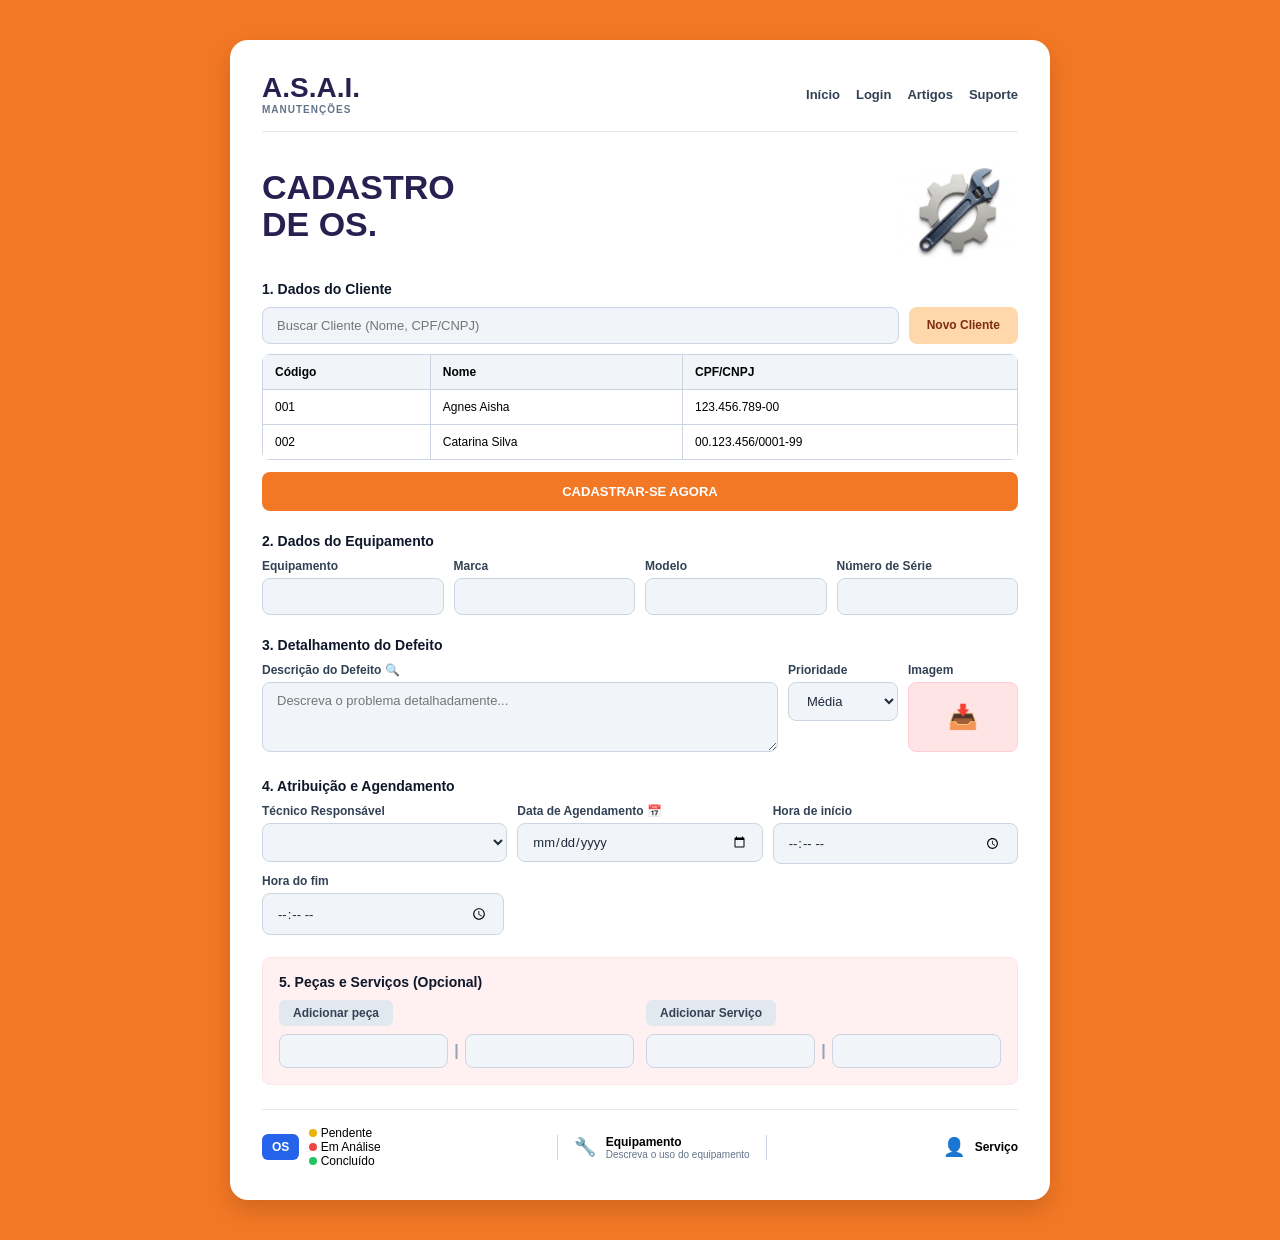
==== index.html @ 8e08c016 "Atualização do formulário OS com layout original em laranja" ====
<!DOCTYPE html>
<html lang="pt-BR">
<head>
    <meta charset="UTF-8">
    <meta name="viewport" content="width=device-width, initial-scale=1.0">
    <title>Cadastro de OS - ASAI Manutenções</title>
    <link rel="stylesheet" href="style.css">
</head>
<body>

    <main class="cartao">

        <header>
            <div class="logo">
                <h1>A.S.A.I.</h1>
                <p>MANUTENÇÕES</p>
            </div>
            <ul class="menu">
                <li><a href="#">Início</a></li>
                <li><a href="#">Login</a></li>
                <li><a href="#">Artigos</a></li>
                <li><a href="#">Suporte</a></li>
            </ul>
        </header>

        <div class="banner">
            <h2>CADASTRO<br>DE OS.</h2>
            <div class="desenho">
                <img src="ferramentas.png" alt="Ferramentas">
            </div>
        </div>

        <form>
            
            <section class="secao">
                <h3>1. Dados do Cliente</h3>
                <div class="linha-busca">
                    <input type="text" placeholder="Buscar Cliente (Nome, CPF/CNPJ)">
                    <button type="button" class="btn-novo">Novo Cliente</button>
                </div>

                <table class="tabela">
                    <thead>
                        <tr>
                            <th>Código</th>
                            <th>Nome</th>
                            <th>CPF/CNPJ</th>
                        </tr>
                    </thead>
                    <tbody>
                        <tr>
                            <td>001</td>
                            <td>Agnes Aisha </td>
                            <td>123.456.789-00</td>
                        </tr>
                        <tr>
                            <td>002</td>
                            <td>Catarina Silva</td>
                            <td>00.123.456/0001-99</td>
                        </tr>
                    </tbody>
                </table>

                <button type="button" class="btn-laranja">CADASTRAR-SE AGORA</button>
            </section>

            <section class="secao">
                <h3>2. Dados do Equipamento</h3>
                <div class="grid-4">
                    <div>
                        <label>Equipamento</label>
                        <input type="text">
                    </div>
                    <div>
                        <label>Marca</label>
                        <input type="text">
                    </div>
                    <div>
                        <label>Modelo</label>
                        <input type="text">
                    </div>
                    <div>
                        <label>Número de Série</label>
                        <input type="text">
                    </div>
                </div>
            </section>

            <!-- Bloco 3: Defeito -->
            <section class="secao">
                <h3>3. Detalhamento do Defeito</h3>
                <div class="linha-defeito">
                    <div class="campo-largo">
                        <label>Descrição do Defeito 🔍</label>
                        <textarea placeholder="Descreva o problema detalhadamente..."></textarea>
                    </div>
                    <div class="campo-pequeno">
                        <label>Prioridade</label>
                        <select>
                            <option>Baixa</option>
                            <option selected>Média</option>
                            <option>Alta</option>
                        </select>
                    </div>
                    <div class="campo-pequeno">
                        <label>Imagem</label>
                        <div class="caixa-foto">📥</div>
                    </div>
                </div>
            </section>

            <!-- Bloco 4: Agendamento -->
            <section class="secao">
                <h3>4. Atribuição e Agendamento</h3>
                <div class="grid-3">
                    <div>
                        <label>Técnico Responsável</label>
                        <select>
                            <option value=""></option>
                            <option>Sofia</option>
                            <option>Ananda</option>
                            <option>Isabelli</option>
                        </select>
                    </div>
                    <div>
                        <label>Data de Agendamento 📅</label>
                        <input type="date">
                    </div>
                    <div>
                        <label>Hora de início</label>
                        <input type="time">
                    </div>
                </div>
                <div class="campo-hora-fim">
                    <label>Hora do fim</label>
                    <input type="time">
                </div>
            </section>

            <section class="secao caixa-opcional">
                <h3>5. Peças e Serviços (Opcional)</h3>
                <div class="grid-2">
                    <div>
                        <button type="button" class="btn-cinza">Adicionar peça</button>
                        <div class="campos-duplos">
                            <input type="text">
                            <span class="separador">|</span>
                            <input type="text">
                        </div>
                    </div>
                    <div>
                        <button type="button" class="btn-cinza">Adicionar Serviço</button>
                        <div class="campos-duplos">
                            <input type="text">
                            <span class="separador">|</span>
                            <input type="text">
                        </div>
                    </div>
                </div>
            </section>
        </form>

        <footer>
            <div class="bloco-rodapé">
                <div class="quadrado-os">OS</div>
                <div>
                    <div><span class="ponto amarelo"></span> Pendente</div>
                    <div><span class="ponto vermelho"></span> Em Análise</div>
                    <div><span class="ponto verde"></span> Concluído</div>
                </div>
            </div>

            <div class="bloco-rodapé border-lado">
                <span class="icone-vermelho">🔧</span>
                <div>
                    <strong>Equipamento</strong>
                    <div class="texto-sub">Descreva o uso do equipamento</div>
                </div>
            </div>

            <div class="bloco-rodapé">
                <span class="icone-azul">👤</span>
                <div>
                    <strong>Serviço</strong>
                </div>
            </div>
        </footer>
    </main>

</body>
</html>
---- style.css ----
* {
    margin: 0;
    padding: 0;
    box-sizing: border-box;
    font-family: Arial, Helvetica, sans-serif;
}

body {
    background-color: #f37825; /* Laranja de fundo principal */
    padding: 40px 15px;
    display: flex;
    justify-content: center;
    align-items: flex-start; 
    min-height: 100vh;
}

.cartao {
    background-color: #ffffff;
    width: 100%;
    max-width: 820px; 
    padding: 32px;
    border-radius: 18px;
    box-shadow: 0 10px 25px rgba(0, 0, 0, 0.15);
}

header {
    display: flex;
    justify-content: space-between;
    align-items: center;
    border-bottom: 1px solid #e2e8f0;
    padding-bottom: 16px;
}

.logo h1 {
    color: #272152;
    font-size: 28px;
    font-weight: bold;
}

.logo p {
    font-size: 10px;
    color: #64748b;
    font-weight: bold;
    letter-spacing: 1px;
}

.menu {
    list-style: none;
    display: flex;
    gap: 16px;
}

.menu a {
    text-decoration: none;
    color: #334155;
    font-size: 13px;
    font-weight: bold;
}

.banner {
    display: flex;
    justify-content: space-between;
    align-items: center;
    margin: 24px 0;
}

.banner h2 {
    color: #272152;
    font-size: 34px;
    font-weight: bold;
    line-height: 1.1;
}

.desenho img {
    max-width: 120px;
    height: auto;
    display: block;
}

.secao {
    margin-bottom: 22px;
}

.secao h3 {
    font-size: 14px;
    font-weight: bold;
    color: #0f172a;
    margin-bottom: 10px;
}

label {
    display: block;
    font-size: 12px;
    font-weight: bold;
    color: #334155;
    margin-bottom: 5px;
}

input, select, textarea {
    width: 100%;
    background-color: #f1f5f9;
    border: 1px solid #cbd5e1;
    padding: 10px 14px;
    border-radius: 8px;
    font-size: 13px;
    outline: none;
    color: #1e293b;
}

textarea {
    border-radius: 8px;
    height: 70px;
    resize: vertical;
}

.linha-busca {
    display: flex;
    gap: 10px;
    margin-bottom: 10px;
}

.btn-novo {
    background-color: #fed7aa;
    color: #7c2d12;
    border: none;
    padding: 8px 18px;
    border-radius: 8px;
    font-size: 12px;
    font-weight: bold;
    cursor: pointer;
    white-space: nowrap;
}

.tabela {
    width: 100%;
    border-collapse: collapse;
    background-color: #ffffff;
    font-size: 12px;
    border-radius: 8px;
    overflow: hidden;
    margin-bottom: 12px;
}

.tabela th, .tabela td {
    padding: 10px 12px;
    border: 1px solid #cbd5e1;
    text-align: left;
}

.tabela th {
    background-color: #f1f5f9;
    font-weight: bold;
}

.btn-laranja {
    width: 100%;
    background-color: #f37825; /* Laranja do botão principal */
    color: #ffffff;
    border: none;
    padding: 12px;
    font-size: 13px;
    font-weight: bold;
    border-radius: 8px;
    cursor: pointer;
}

.grid-4 {
    display: grid;
    grid-template-columns: repeat(4, 1fr);
    gap: 10px;
}

.grid-3 {
    display: grid;
    grid-template-columns: repeat(3, 1fr);
    gap: 10px;
}

.grid-2 {
    display: flex;
    gap: 12px;
}

.grid-2 > div {
    flex: 1;
}

.linha-defeito {
    display: flex;
    gap: 10px;
}

.campo-largo {
    flex: 2;
}

.campo-pequeno {
    width: 110px;
}

.campo-hora-fim {
    width: 32%;
    margin-top: 10px;
}

.caixa-foto {
    display: flex;
    align-items: center;
    justify-content: center;
    background-color: #ffe4e6;
    border: 1px solid #fecdd3;
    border-radius: 8px;
    height: 70px;
    font-size: 24px;
    cursor: pointer;
}

.caixa-opcional {
    background-color: #fff1f2;
    border: 1px solid #ffe4e6;
    padding: 16px;
    border-radius: 8px;
}

.btn-cinza {
    background-color: #e2e8f0;
    color: #334155;
    border: none;
    padding: 6px 14px;
    font-size: 12px;
    font-weight: bold;
    border-radius: 6px;
    margin-bottom: 8px;
    cursor: pointer;
}

.campos-duplos {
    display: flex;
    align-items: center;
    gap: 6px;
}

.campos-duplos input {
    height: 34px;
}

.separador {
    font-weight: bold;
    color: #94a3b8;
}

/* Rodapé */
footer {
    display: flex;
    justify-content: space-between;
    align-items: center;
    border-top: 1px solid #e2e8f0;
    padding-top: 16px;
    margin-top: 24px;
    font-size: 12px;
}

.bloco-rodapé {
    display: flex;
    align-items: center;
    gap: 10px;
}

.border-lado {
    border-left: 1px solid #cbd5e1;
    border-right: 1px solid #cbd5e1;
    padding: 0 16px;
}

.quadrado-os {
    background-color: #2563eb;
    color: #ffffff;
    font-weight: bold;
    padding: 6px 10px;
    border-radius: 6px;
}

.ponto {
    display: inline-block;
    width: 8px;
    height: 8px;
    border-radius: 50%;
}

.amarelo { background-color: #eab308; }
.vermelho { background-color: #ef4444; }
.verde { background-color: #22c55e; }

.icone-vermelho {
    color: #ef4444;
    font-size: 18px;
}

.icone-azul {
    color: #2563eb;
    font-size: 18px;
}

.texto-sub {
    font-size: 10px;
    color: #64748b;
}
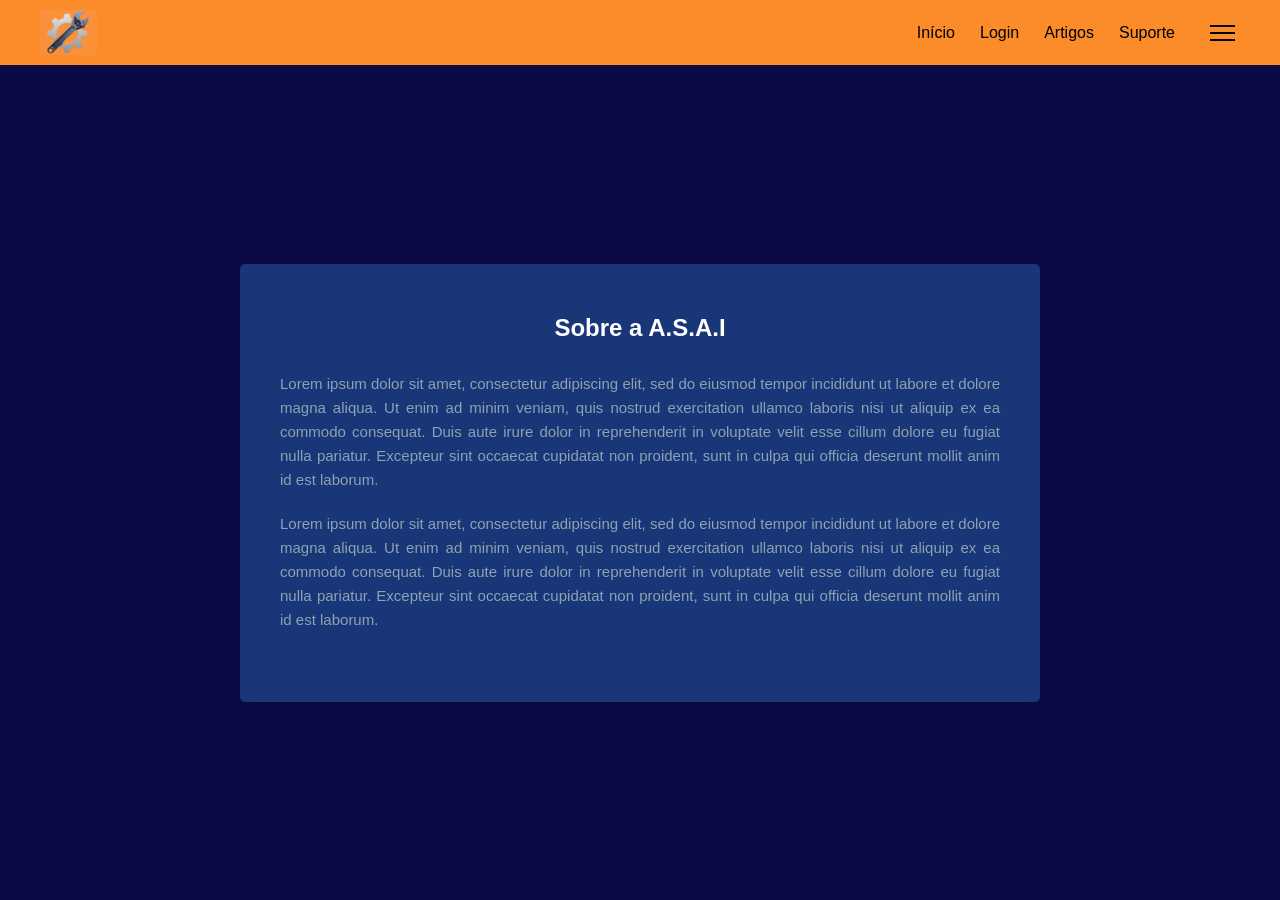
==== commit 219f2610: "A.S.A.I" ====
--- a/index.html
+++ b/index.html
@@ -1,191 +1,60 @@
 <!DOCTYPE html>
-<html lang="pt-BR">
+<html lang="pt-br">
 <head>
     <meta charset="UTF-8">
     <meta name="viewport" content="width=device-width, initial-scale=1.0">
-    <title>Cadastro de OS - ASAI Manutenções</title>
-    <link rel="stylesheet" href="style.css">
+    <link rel="stylesheet" href="./style.css">
+    <title>Sobre A.S.A.I</title> 
 </head>
 <body>
+<header class="main-header">
+  <div class="logo-container">
+    <img src="./imagens/Captura de tela 2026-10-16 141848.png" alt="Logo A.S.A.I" class="logo-img">
+  </div>
+  
+  <div class="nav-container">
+    <nav class="navbar">
+      <ul class="nav-links">
+        <li><a href="inicio.html">Início</a></li>
+        <li><a href="login.html">Login</a></li>
+        <li><a href="artigos.html">Artigos</a></li>
+        <li><a href="suporte.html">Suporte</a></li>
+      </ul>
+    </nav>
+    <button class="menu-hamburger" aria-label="Abrir menu">
+      <span></span>
+      <span></span>
+      <span></span>
+    </button>
+  </div>
+</header>
+<main class="content-wrapper">
+  
+  <section class="sobreasai">
+    <h2>Sobre a A.S.A.I</h2>
+    
+    <p>
+      Lorem ipsum dolor sit amet, consectetur adipiscing elit, sed do 
+      eiusmod tempor incididunt ut labore et dolore magna aliqua. Ut 
+      enim ad minim veniam, quis nostrud exercitation ullamco laboris 
+      nisi ut aliquip ex ea commodo consequat. Duis aute irure dolor in 
+      reprehenderit in voluptate velit esse cillum dolore eu fugiat nulla 
+      pariatur. Excepteur sint occaecat cupidatat non proident, sunt in 
+      culpa qui officia deserunt mollit anim id est laborum.
+    </p>
+    
+    <p>
+      Lorem ipsum dolor sit amet, consectetur adipiscing elit, sed do 
+      eiusmod tempor incididunt ut labore et dolore magna aliqua. Ut 
+      enim ad minim veniam, quis nostrud exercitation ullamco laboris 
+      nisi ut aliquip ex ea commodo consequat. Duis aute irure dolor in 
+      reprehenderit in voluptate velit esse cillum dolore eu fugiat nulla 
+      pariatur. Excepteur sint occaecat cupidatat non proident, sunt in 
+      culpa qui officia deserunt mollit anim id est laborum.
+    </p>
+  </section>
 
-    <main class="cartao">
-
-        <header>
-            <div class="logo">
-                <h1>A.S.A.I.</h1>
-                <p>MANUTENÇÕES</p>
-            </div>
-            <ul class="menu">
-                <li><a href="#">Início</a></li>
-                <li><a href="#">Login</a></li>
-                <li><a href="#">Artigos</a></li>
-                <li><a href="#">Suporte</a></li>
-            </ul>
-        </header>
-
-        <div class="banner">
-            <h2>CADASTRO<br>DE OS.</h2>
-            <div class="desenho">
-                <img src="ferramentas.png" alt="Ferramentas">
-            </div>
-        </div>
-
-        <form>
-            
-            <section class="secao">
-                <h3>1. Dados do Cliente</h3>
-                <div class="linha-busca">
-                    <input type="text" placeholder="Buscar Cliente (Nome, CPF/CNPJ)">
-                    <button type="button" class="btn-novo">Novo Cliente</button>
-                </div>
-
-                <table class="tabela">
-                    <thead>
-                        <tr>
-                            <th>Código</th>
-                            <th>Nome</th>
-                            <th>CPF/CNPJ</th>
-                        </tr>
-                    </thead>
-                    <tbody>
-                        <tr>
-                            <td>001</td>
-                            <td>Agnes Aisha </td>
-                            <td>123.456.789-00</td>
-                        </tr>
-                        <tr>
-                            <td>002</td>
-                            <td>Catarina Silva</td>
-                            <td>00.123.456/0001-99</td>
-                        </tr>
-                    </tbody>
-                </table>
-
-                <button type="button" class="btn-laranja">CADASTRAR-SE AGORA</button>
-            </section>
-
-            <section class="secao">
-                <h3>2. Dados do Equipamento</h3>
-                <div class="grid-4">
-                    <div>
-                        <label>Equipamento</label>
-                        <input type="text">
-                    </div>
-                    <div>
-                        <label>Marca</label>
-                        <input type="text">
-                    </div>
-                    <div>
-                        <label>Modelo</label>
-                        <input type="text">
-                    </div>
-                    <div>
-                        <label>Número de Série</label>
-                        <input type="text">
-                    </div>
-                </div>
-            </section>
-
-            <!-- Bloco 3: Defeito -->
-            <section class="secao">
-                <h3>3. Detalhamento do Defeito</h3>
-                <div class="linha-defeito">
-                    <div class="campo-largo">
-                        <label>Descrição do Defeito 🔍</label>
-                        <textarea placeholder="Descreva o problema detalhadamente..."></textarea>
-                    </div>
-                    <div class="campo-pequeno">
-                        <label>Prioridade</label>
-                        <select>
-                            <option>Baixa</option>
-                            <option selected>Média</option>
-                            <option>Alta</option>
-                        </select>
-                    </div>
-                    <div class="campo-pequeno">
-                        <label>Imagem</label>
-                        <div class="caixa-foto">📥</div>
-                    </div>
-                </div>
-            </section>
-
-            <!-- Bloco 4: Agendamento -->
-            <section class="secao">
-                <h3>4. Atribuição e Agendamento</h3>
-                <div class="grid-3">
-                    <div>
-                        <label>Técnico Responsável</label>
-                        <select>
-                            <option value=""></option>
-                            <option>Sofia</option>
-                            <option>Ananda</option>
-                            <option>Isabelli</option>
-                        </select>
-                    </div>
-                    <div>
-                        <label>Data de Agendamento 📅</label>
-                        <input type="date">
-                    </div>
-                    <div>
-                        <label>Hora de início</label>
-                        <input type="time">
-                    </div>
-                </div>
-                <div class="campo-hora-fim">
-                    <label>Hora do fim</label>
-                    <input type="time">
-                </div>
-            </section>
-
-            <section class="secao caixa-opcional">
-                <h3>5. Peças e Serviços (Opcional)</h3>
-                <div class="grid-2">
-                    <div>
-                        <button type="button" class="btn-cinza">Adicionar peça</button>
-                        <div class="campos-duplos">
-                            <input type="text">
-                            <span class="separador">|</span>
-                            <input type="text">
-                        </div>
-                    </div>
-                    <div>
-                        <button type="button" class="btn-cinza">Adicionar Serviço</button>
-                        <div class="campos-duplos">
-                            <input type="text">
-                            <span class="separador">|</span>
-                            <input type="text">
-                        </div>
-                    </div>
-                </div>
-            </section>
-        </form>
-
-        <footer>
-            <div class="bloco-rodapé">
-                <div class="quadrado-os">OS</div>
-                <div>
-                    <div><span class="ponto amarelo"></span> Pendente</div>
-                    <div><span class="ponto vermelho"></span> Em Análise</div>
-                    <div><span class="ponto verde"></span> Concluído</div>
-                </div>
-            </div>
-
-            <div class="bloco-rodapé border-lado">
-                <span class="icone-vermelho">🔧</span>
-                <div>
-                    <strong>Equipamento</strong>
-                    <div class="texto-sub">Descreva o uso do equipamento</div>
-                </div>
-            </div>
-
-            <div class="bloco-rodapé">
-                <span class="icone-azul">👤</span>
-                <div>
-                    <strong>Serviço</strong>
-                </div>
-            </div>
-        </footer>
-    </main>
+</main>
 
 </body>
 </html>
--- a/style.css
+++ b/style.css
@@ -1,307 +1,108 @@
 * {
-    margin: 0;
-    padding: 0;
-    box-sizing: border-box;
-    font-family: Arial, Helvetica, sans-serif;
+  margin: 0;
+  padding: 0;
+  box-sizing: border-box;
+  font-family: sans-serif;  
 }
 
-body {
-    background-color: #f37825; /* Laranja de fundo principal */
-    padding: 40px 15px;
-    display: flex;
-    justify-content: center;
-    align-items: flex-start; 
-    min-height: 100vh;
+.main-header {
+  background-color: #fc8b2a; 
+  display: flex;
+  justify-content: space-between; 
+  align-items: center;
+  padding: 10px 40px; 
+  width: 100%;
 }
 
-.cartao {
-    background-color: #ffffff;
-    width: 100%;
-    max-width: 820px; 
-    padding: 32px;
-    border-radius: 18px;
-    box-shadow: 0 10px 25px rgba(0, 0, 0, 0.15);
+.logo-container {
+  display: flex;
+  align-items: center;
 }
 
-header {
-    display: flex;
-    justify-content: space-between;
-    align-items: center;
-    border-bottom: 1px solid #e2e8f0;
-    padding-bottom: 16px;
+.logo-img {
+  height: 45px;
+  width: auto;
+  object-fit: contain;
 }
 
-.logo h1 {
-    color: #272152;
-    font-size: 28px;
-    font-weight: bold;
+.nav-container {
+  display: flex;
+  align-items: center;
+  gap: 30px; 
 }
 
-.logo p {
-    font-size: 10px;
-    color: #64748b;
-    font-weight: bold;
-    letter-spacing: 1px;
+.nav-links {
+  list-style: none;
+  display: flex;
+  gap: 25px; 
 }
 
-.menu {
-    list-style: none;
-    display: flex;
-    gap: 16px;
+.nav-links a {
+  color: #000000; 
+  text-decoration: none;
+  font-size: 16px;
+  font-weight: 500;
+  transition: opacity 0.2s ease;
 }
 
-.menu a {
-    text-decoration: none;
-    color: #334155;
-    font-size: 13px;
-    font-weight: bold;
+.nav-links a:hover {
+  opacity: 0.7; 
 }
 
-.banner {
-    display: flex;
-    justify-content: space-between;
-    align-items: center;
-    margin: 24px 0;
+.menu-hamburger {
+  background: none;
+  border: none;
+  cursor: pointer;
+  display: flex;
+  flex-direction: column;
+  gap: 5px; 
+  padding: 5px;
 }
 
-.banner h2 {
-    color: #272152;
-    font-size: 34px;
-    font-weight: bold;
-    line-height: 1.1;
+.menu-hamburger span {
+  display: block;
+  width: 25px;
+  height: 2px;
+  background-color: #000000; 
+  transition: 0.3s ease;
 }
 
-.desenho img {
-    max-width: 120px;
-    height: auto;
-    display: block;
+.content-wrapper {
+  background-color: #0c0947; 
+  min-height: calc(100vh - 65px); 
+  display: flex;
+  justify-content: center;
+  align-items: center;
+  padding: 40px 20px;
 }
 
-.secao {
-    margin-bottom: 22px;
+.sobreasai {
+  background-color: #183678;
+  max-width: 800px;
+  width: 100%;
+  padding: 50px 40px; 
+  border-radius: 5px;      
+  text-align: center;     
+  box-shadow: 0 4px 15px rgba(0, 0, 0, 0.2); 
 }
 
-.secao h3 {
-    font-size: 14px;
-    font-weight: bold;
-    color: #0f172a;
-    margin-bottom: 10px;
+.sobreasai h2 {
+  color: #ffffff;
+  font-size: 24px;
+  margin-bottom: 30px;
+  font-weight: 600;
 }
 
-label {
-    display: block;
-    font-size: 12px;
-    font-weight: bold;
-    color: #334155;
-    margin-bottom: 5px;
+
+.sobreasai p {
+  color: #8fa2b1;
+  font-size: 15px;
+  line-height: 1.6;        
+  margin-bottom: 20px;      
+  text-align: justify;      
 }
 
-input, select, textarea {
-    width: 100%;
-    background-color: #f1f5f9;
-    border: 1px solid #cbd5e1;
-    padding: 10px 14px;
-    border-radius: 8px;
-    font-size: 13px;
-    outline: none;
-    color: #1e293b;
+.about-card p:last-child {
+  margin-bottom: 0;
 }
 
-textarea {
-    border-radius: 8px;
-    height: 70px;
-    resize: vertical;
-}
-
-.linha-busca {
-    display: flex;
-    gap: 10px;
-    margin-bottom: 10px;
-}
-
-.btn-novo {
-    background-color: #fed7aa;
-    color: #7c2d12;
-    border: none;
-    padding: 8px 18px;
-    border-radius: 8px;
-    font-size: 12px;
-    font-weight: bold;
-    cursor: pointer;
-    white-space: nowrap;
-}
-
-.tabela {
-    width: 100%;
-    border-collapse: collapse;
-    background-color: #ffffff;
-    font-size: 12px;
-    border-radius: 8px;
-    overflow: hidden;
-    margin-bottom: 12px;
-}
-
-.tabela th, .tabela td {
-    padding: 10px 12px;
-    border: 1px solid #cbd5e1;
-    text-align: left;
-}
-
-.tabela th {
-    background-color: #f1f5f9;
-    font-weight: bold;
-}
-
-.btn-laranja {
-    width: 100%;
-    background-color: #f37825; /* Laranja do botão principal */
-    color: #ffffff;
-    border: none;
-    padding: 12px;
-    font-size: 13px;
-    font-weight: bold;
-    border-radius: 8px;
-    cursor: pointer;
-}
-
-.grid-4 {
-    display: grid;
-    grid-template-columns: repeat(4, 1fr);
-    gap: 10px;
-}
-
-.grid-3 {
-    display: grid;
-    grid-template-columns: repeat(3, 1fr);
-    gap: 10px;
-}
-
-.grid-2 {
-    display: flex;
-    gap: 12px;
-}
-
-.grid-2 > div {
-    flex: 1;
-}
-
-.linha-defeito {
-    display: flex;
-    gap: 10px;
-}
-
-.campo-largo {
-    flex: 2;
-}
-
-.campo-pequeno {
-    width: 110px;
-}
-
-.campo-hora-fim {
-    width: 32%;
-    margin-top: 10px;
-}
-
-.caixa-foto {
-    display: flex;
-    align-items: center;
-    justify-content: center;
-    background-color: #ffe4e6;
-    border: 1px solid #fecdd3;
-    border-radius: 8px;
-    height: 70px;
-    font-size: 24px;
-    cursor: pointer;
-}
-
-.caixa-opcional {
-    background-color: #fff1f2;
-    border: 1px solid #ffe4e6;
-    padding: 16px;
-    border-radius: 8px;
-}
-
-.btn-cinza {
-    background-color: #e2e8f0;
-    color: #334155;
-    border: none;
-    padding: 6px 14px;
-    font-size: 12px;
-    font-weight: bold;
-    border-radius: 6px;
-    margin-bottom: 8px;
-    cursor: pointer;
-}
-
-.campos-duplos {
-    display: flex;
-    align-items: center;
-    gap: 6px;
-}
-
-.campos-duplos input {
-    height: 34px;
-}
-
-.separador {
-    font-weight: bold;
-    color: #94a3b8;
-}
-
-/* Rodapé */
-footer {
-    display: flex;
-    justify-content: space-between;
-    align-items: center;
-    border-top: 1px solid #e2e8f0;
-    padding-top: 16px;
-    margin-top: 24px;
-    font-size: 12px;
-}
-
-.bloco-rodapé {
-    display: flex;
-    align-items: center;
-    gap: 10px;
-}
-
-.border-lado {
-    border-left: 1px solid #cbd5e1;
-    border-right: 1px solid #cbd5e1;
-    padding: 0 16px;
-}
-
-.quadrado-os {
-    background-color: #2563eb;
-    color: #ffffff;
-    font-weight: bold;
-    padding: 6px 10px;
-    border-radius: 6px;
-}
-
-.ponto {
-    display: inline-block;
-    width: 8px;
-    height: 8px;
-    border-radius: 50%;
-}
-
-.amarelo { background-color: #eab308; }
-.vermelho { background-color: #ef4444; }
-.verde { background-color: #22c55e; }
-
-.icone-vermelho {
-    color: #ef4444;
-    font-size: 18px;
-}
-
-.icone-azul {
-    color: #2563eb;
-    font-size: 18px;
-}
-
-.texto-sub {
-    font-size: 10px;
-    color: #64748b;
-}
